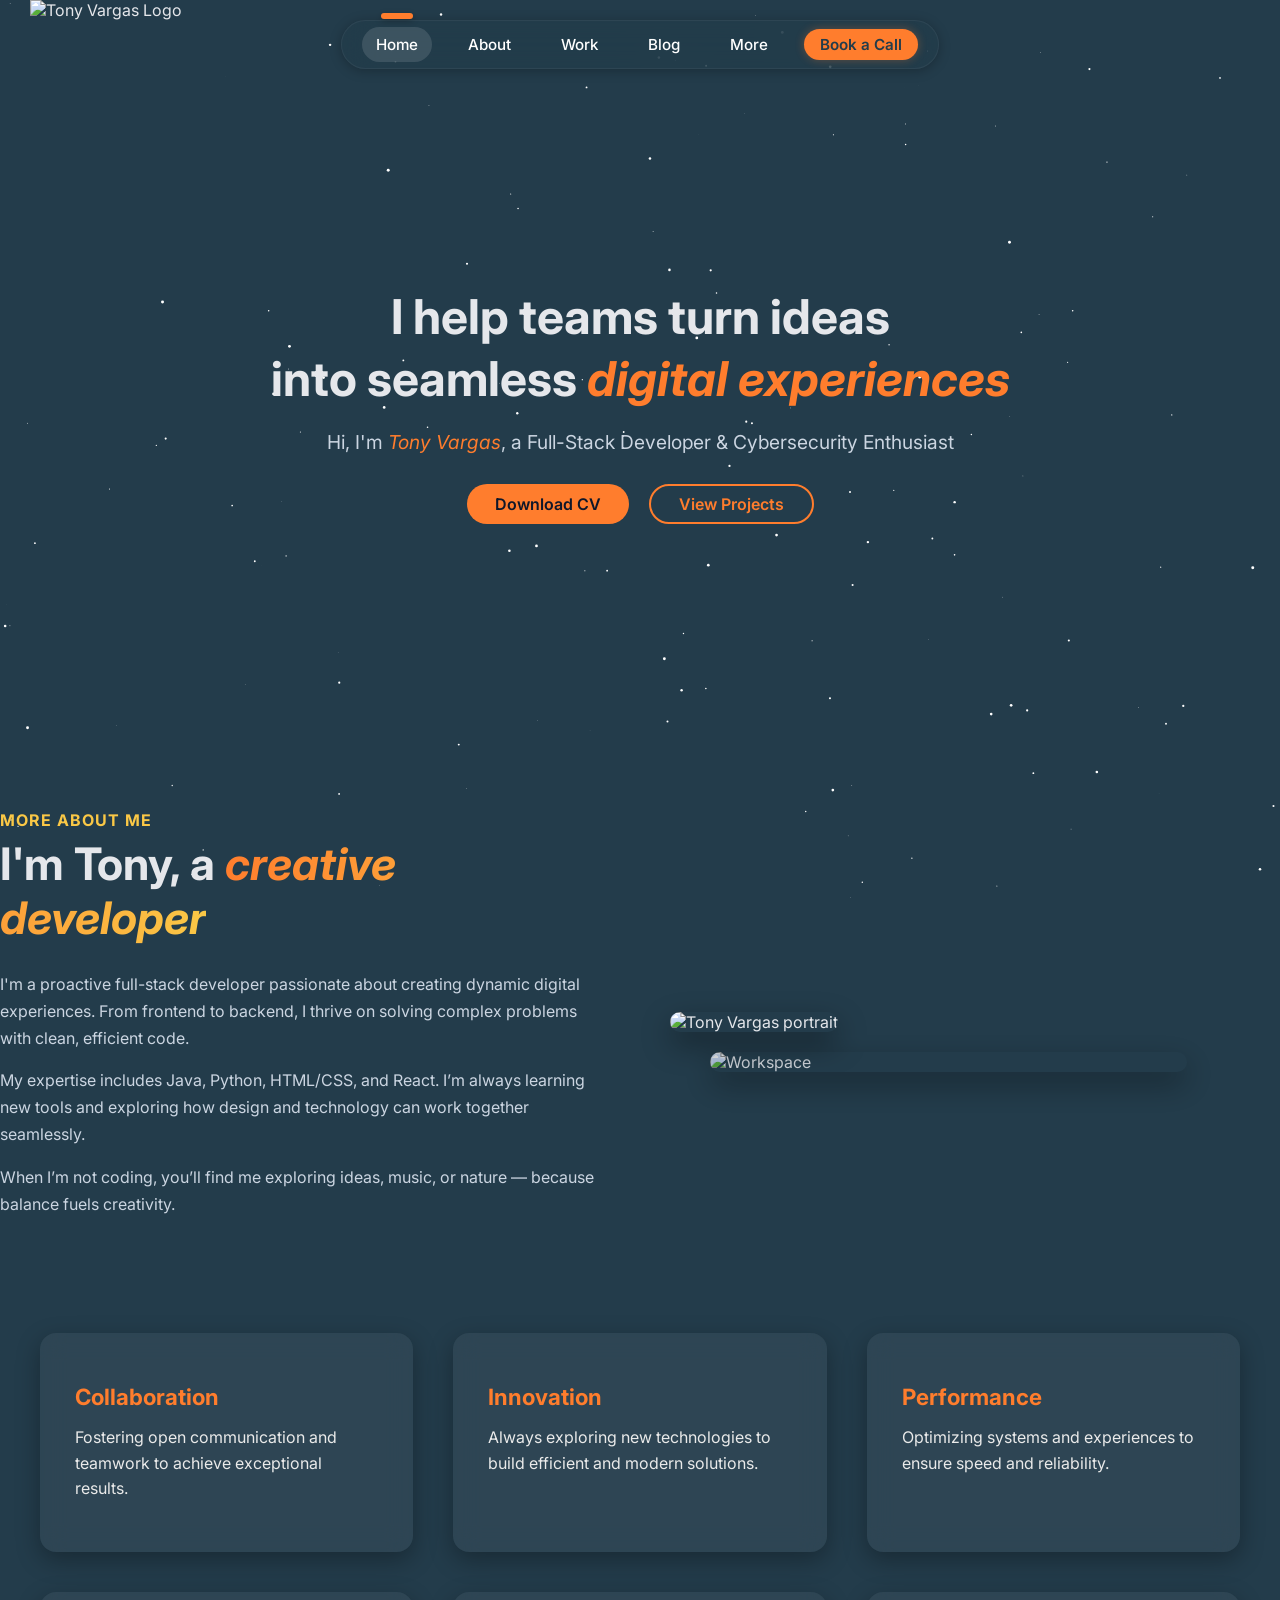
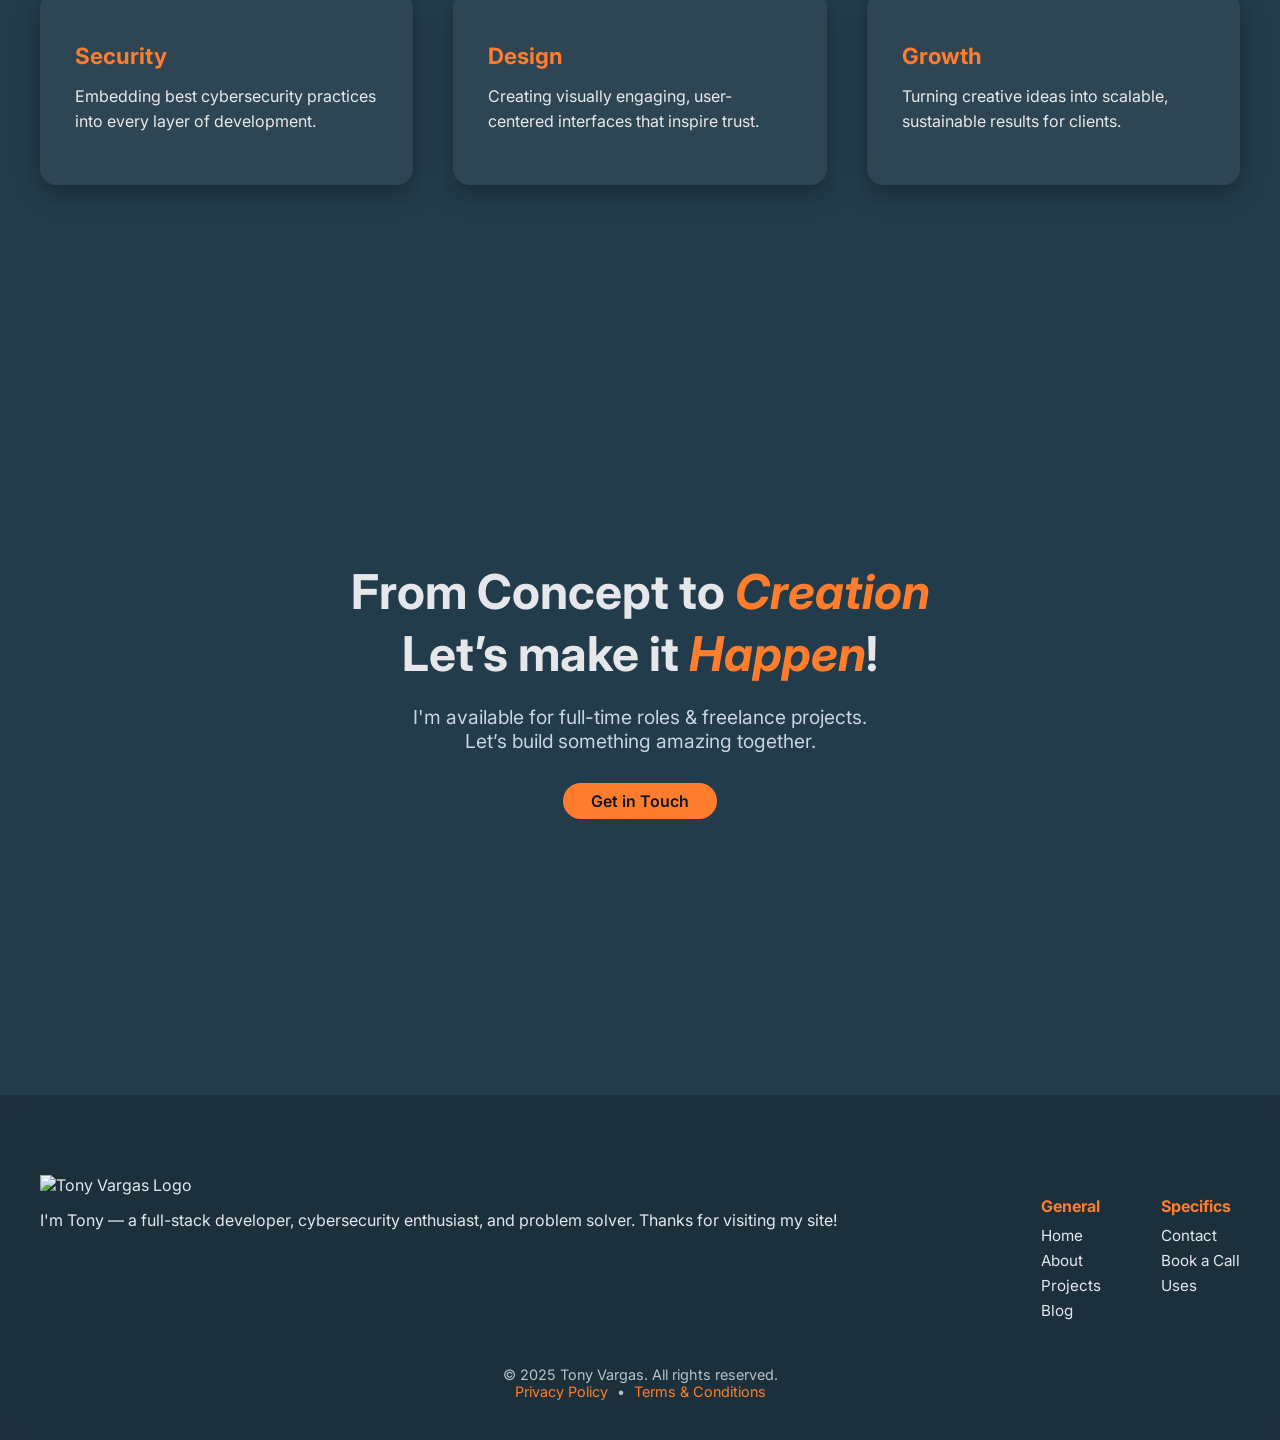
==== index.html @ 80868aee "Fixed HTML link" ====
<!DOCTYPE html>
<html lang="en">
<head>
  <meta charset="UTF-8" />
  <meta name="viewport" content="width=device-width, initial-scale=1.0" />
  <title>Tony Vargas | Portfolio</title>
  <link rel="stylesheet" href="style.css" />
  <link href="https://fonts.googleapis.com/css2?family=Inter:wght@400;600;700&display=swap" rel="stylesheet" />
</head>

<body>
  <!-- Animated Background -->
  <canvas id="stars"></canvas>

  <!-- ===== Standalone Logo ===== -->
  <div class="logo-standalone">
    <img src="images/logo.svg" alt="Tony Vargas Logo">
  </div>

  <!-- ===== TOPBAR ===== -->
  <div class="topbar">
    <nav class="nav-container">
      <ul class="nav-links">
        <li><a href="index.html" class="active">Home</a></li>
        <li><a href="about.html">About</a></li>
        <li><a href="#projects">Work</a></li>
        <li><a href="#blog">Blog</a></li>
        <li><a href="#more">More</a></li>
        <li><a href="#book" class="btn-pill">Book a Call</a></li>
      </ul>
    </nav>
  </div>

  <!-- ===== HERO SECTION (TOP) ===== -->
  <section id="home" class="hero">
    <div class="hero-content">
      <h1>
        I help teams turn ideas<br>
        into seamless <span class="highlight">digital experiences</span>
      </h1>
      <p class="subtitle">
        Hi, I'm <span class="highlight">Tony Vargas</span>, a Full-Stack Developer & Cybersecurity Enthusiast
      </p>
      <div class="hero-buttons">
        <a href="cv.pdf" class="btn-pill primary">Download CV</a>
        <a href="#projects" class="btn-pill secondary">View Projects</a>
      </div>
    </div>
  </section>
  <!-- ===== ABOUT SECTION ===== -->
  <section id="about" class="about-section">
    <div class="about-container">
      <div class="about-text">
        <h2>More <span class="highlight">About Me</span></h2>
        <h1>I'm Tony, a <span class="gradient-text">creative developer</span></h1>
        <p>
          I'm a proactive full-stack developer passionate about creating dynamic digital experiences. 
          From frontend to backend, I thrive on solving complex problems with clean, efficient code.
        </p>
        <p>
          My expertise includes Java, Python, HTML/CSS, and React. I’m always learning new tools and exploring 
          how design and technology can work together seamlessly.
        </p>
        <p>
          When I’m not coding, you’ll find me exploring ideas, music, or nature — because balance fuels creativity.
        </p>
        <div class="social-links">
          <a href="#" aria-label="LinkedIn"><i class="fab fa-linkedin"></i></a>
          <a href="#" aria-label="GitHub"><i class="fab fa-github"></i></a>
          <a href="#" aria-label="Email"><i class="fas fa-envelope"></i></a>
        </div>
      </div>

      <div class="about-images">
        <img src="images/profile.jpg" alt="Tony Vargas portrait" class="img-top">
        <img src="images/workspace.jpg" alt="Workspace" class="img-bottom">
      </div>
    </div>
  </section>

  <!-- ===== GRID SECTION ===== -->
  <section id="grid-section" class="grid-section">
    <div class="grid-container">

      <div class="grid-card">
        <h3>Collaboration</h3>
        <p>Fostering open communication and teamwork to achieve exceptional results.</p>
      </div>

      <div class="grid-card">
        <h3>Innovation</h3>
        <p>Always exploring new technologies to build efficient and modern solutions.</p>
      </div>

      <div class="grid-card">
        <h3>Performance</h3>
        <p>Optimizing systems and experiences to ensure speed and reliability.</p>
      </div>

      <div class="grid-card">
        <h3>Security</h3>
        <p>Embedding best cybersecurity practices into every layer of development.</p>
      </div>

      <div class="grid-card">
        <h3>Design</h3>
        <p>Creating visually engaging, user-centered interfaces that inspire trust.</p>
      </div>

      <div class="grid-card">
        <h3>Growth</h3>
        <p>Turning creative ideas into scalable, sustainable results for clients.</p>
      </div>

    </div>
  </section>

  <!-- ===== HERO SECTION (BOTTOM) ===== -->
  <section id="bottom-hero" class="hero bottom-hero">
    <div class="hero-content">
      <h1>
        From Concept to <span class="highlight">Creation</span><br>
        Let’s make it <span class="highlight">Happen</span>!
      </h1>
      <p class="subtitle">
        I'm available for full-time roles & freelance projects.<br>
        Let’s build something amazing together.
      </p>
      <div class="hero-buttons">
        <a href="#contact" class="btn-pill primary">Get in Touch</a>
      </div>
    </div>
  </section>

  <!-- ===== FOOTER ===== -->
  <footer class="footer">
    <div class="footer-content">
      <div class="footer-left">
        <img src="images/logo.svg" alt="Tony Vargas Logo" class="footer-logo" />
        <p>
          I'm Tony — a full-stack developer, cybersecurity enthusiast, and problem solver.
          Thanks for visiting my site!
        </p>
      </div>

      <div class="footer-links">
        <div>
          <h4>General</h4>
          <a href="#home">Home</a>
          <a href="#about">About</a>
          <a href="#projects">Projects</a>
          <a href="#blog">Blog</a>
        </div>

        <div>
          <h4>Specifics</h4>
          <a href="#contact">Contact</a>
          <a href="#book">Book a Call</a>
          <a href="#uses">Uses</a>
        </div>
      </div>
    </div>

    <div class="footer-bottom">
      <p>© 2025 Tony Vargas. All rights reserved.</p>
      <p>
        <a href="#">Privacy Policy</a> •
        <a href="#">Terms & Conditions</a>
      </p>
    </div>
  </footer>

  <!-- ===== NAV SCRIPT ===== -->
  <script>
    const navLinks = document.querySelectorAll('.nav-links a');
    navLinks.forEach(link => {
      link.addEventListener('click', () => {
        navLinks.forEach(l => l.classList.remove('active'));
        link.classList.add('active');
      });
    });
  </script>

  <!-- ===== STARFIELD SCRIPT ===== -->
  <script>
    const canvas = document.getElementById("stars");
    const ctx = canvas.getContext("2d");

    function resizeCanvas() {
      canvas.width = window.innerWidth;
      canvas.height = window.innerHeight;
    }
    resizeCanvas();
    window.addEventListener("resize", resizeCanvas);

    let stars = Array.from({ length: 150 }, () => ({
      x: Math.random() * canvas.width,
      y: Math.random() * canvas.height,
      radius: Math.random() * 1.5,
      speed: Math.random() * 0.5 + 0.2
    }));

    function animateStars() {
      ctx.clearRect(0, 0, canvas.width, canvas.height);
      ctx.fillStyle = "white";
      stars.forEach(star => {
        ctx.beginPath();
        ctx.arc(star.x, star.y, star.radius, 0, Math.PI * 2);
        ctx.fill();
        star.y += star.speed;
        if (star.y > canvas.height) {
          star.y = 0;
          star.x = Math.random() * canvas.width;
        }
      });
      requestAnimationFrame(animateStars);
    }
    animateStars();
  </script>
</body>
</html>
---- style.css ----
/* ===== Reset & Global ===== */
body {
  margin: 0;
  font-family: 'Inter', sans-serif;
  background: #233C4B; /* Blue Dianne */
  color: #e5e7eb;
  min-height: 100vh;
  overflow-x: hidden;
}

h1, h2, h3, p {
  margin: 0;
}

canvas#stars {
  position: fixed;
  top: 0;
  left: 0;
  z-index: -1;
}

/* ===== Standalone Logo ===== */
.logo-standalone {
  position: fixed;
  top: 0px;
  left: 30px;
  z-index: 1100;
}

.logo-standalone img {
  height: 90px;
  width: auto;
}

/* ===== Minimal Floating Nav (with your color palette) ===== */
.topbar {
  position: fixed;
  top: 20px;
  width: 100%;
  display: flex;
  justify-content: center;
  align-items: center;
  background: transparent;
  z-index: 1000;
}

.nav-container {
  display: flex;
  justify-content: center;
  align-items: center;
}

.nav-links {
  list-style: none;
  display: flex;
  gap: 22px;
  margin: 0;
  padding: 6px 20px; /* smaller pill height */
  background: rgba(35, 60, 75, 0.65); /* translucent Blue Dianne */
  backdrop-filter: blur(18px);
  border: 1px solid rgba(255, 255, 255, 0.05);
  border-radius: 999px;
  box-shadow: 0 2px 12px rgba(0, 0, 0, 0.25);
}

.nav-links li {
  display: flex;
  align-items: center;
}

.nav-links a {
  color: #ffffff;
  font-weight: 500;
  text-decoration: none;
  padding: 8px 14px;
  border-radius: 999px;
  transition: all 0.3s ease;
  position: relative;
  font-size: 0.95rem;
}

.nav-links a:hover {
  background: rgba(255, 255, 255, 0.08);
}

.nav-links a.active {
  background: rgba(255, 255, 255, 0.12);
}

/* Small orange tab above the active item */
.nav-links a.active::before {
  content: "";
  position: absolute;
  top: -14px;              /* move it above the navbar */
  left: 50%;
  transform: translateX(-50%);
  width: 32px;
  height: 6px;
  background: #FF7D2D;     /* Crusta orange */
  border-radius: 3px;
  box-shadow: 0 2px 6px rgba(0, 0, 0, 0.25); /* subtle floating shadow */
}

/* ===== Book a Call Button ===== */
.nav-links .btn-pill {
  background: #FF7D2D;
  color: #233C4B !important;
  font-weight: 600;
  border-radius: 999px;
  padding: 8px 16px;
  box-shadow: 0 0 10px rgba(255, 125, 45, 0.3);
  transition: background 0.3s ease, transform 0.2s ease;
}

.nav-links .btn-pill:hover {
  background: #FAC846; /* Bright Sun hover */
  transform: translateY(-1px);
}

/* ===== HERO SECTIONS ===== */
.hero {
  display: flex;
  justify-content: center;
  align-items: center;
  text-align: center;
  min-height: 90vh;
  padding: 0 20px;
}

.hero-content {
  max-width: 900px;
}

.hero h1 {
  font-size: 3rem;
  line-height: 1.3;
  font-weight: 700;
  margin-bottom: 20px;
}

.hero .highlight {
  color: #FF7D2D;
  font-style: italic;
}

.subtitle {
  font-size: 1.2rem;
  margin-bottom: 30px;
  color: #cbd5e1;
}

/* ===== HERO BUTTONS ===== */
.hero-buttons {
  display: flex;
  gap: 20px;
  justify-content: center;
}

.btn-pill {
  display: inline-flex;
  align-items: center;
  justify-content: center;
  border-radius: 999px;
  font-weight: 600;
  padding: 10px 28px; /* slightly adjusted padding */
  line-height: 1;      /* ensures text is centered vertically */
  text-decoration: none;
  border: none;
  transition: all 0.3s ease;
  cursor: pointer;
  font-size: 1rem;
}

.btn-pill.primary {
  background: #FF7D2D;
  color: #0f172a;
}

.btn-pill.primary:hover {
  background: #FAE846;
}

.btn-pill.secondary {
  border: 2px solid #FF7D2D;
  color: #FF7D2D;
  background: transparent;
}

.btn-pill.secondary:hover {
  background: #FF7D2D;
  color: #0f172a;
}

/* ===== GRID SECTION ===== */
.grid-section {
  padding: 100px 40px;
  display: flex;
  justify-content: center;
  align-items: center;
}

.grid-container {
  display: grid;
  grid-template-columns: repeat(auto-fit, minmax(320px, 1fr));
  gap: 40px;
  max-width: 1200px;
  width: 100%;
}

.grid-card {
  background: rgba(255, 255, 255, 0.05);
  border-radius: 16px;
  padding: 50px 35px;
  color: #fff;
  text-align: left;
  box-shadow: 0 8px 25px rgba(0, 0, 0, 0.3);
  transition: all 0.3s ease;
  backdrop-filter: blur(12px);
}

.grid-card:hover {
  transform: translateY(-6px);
  background: rgba(255, 255, 255, 0.1);
}

.grid-card h3 {
  color: #FF7D2D;
  font-size: 1.4rem;
  margin-bottom: 15px;
}

.grid-card p {
  color: #EAEAEA;
  line-height: 1.6;
  font-size: 1rem;
}

/* ===== FOOTER ===== */
.footer {
  padding: 80px 40px 40px;
  background: rgba(0, 0, 0, 0.2);
  color: #e5e7eb;
  backdrop-filter: blur(10px);
}

.footer-content {
  display: flex;
  justify-content: space-between;
  flex-wrap: wrap;
  max-width: 1200px;
  margin: 0 auto 40px;
}

.footer-left {
  flex: 1;
  min-width: 250px;
  margin-bottom: 30px;
}

.footer-logo {
  height: 60px;
  margin-bottom: 15px;
}

.footer-links {
  display: flex;
  gap: 60px;
}

.footer-links div {
  display: flex;
  flex-direction: column;
}

.footer-links h4 {
  color: #FF7D2D;
  margin-bottom: 10px;
}

.footer-links a {
  color: #e5e7eb;
  text-decoration: none;
  margin-bottom: 6px;
  font-size: 0.95rem;
}

.footer-links a:hover {
  color: #FAE846;
}

.footer-bottom {
  text-align: center;
  font-size: 0.9rem;
  color: #b8c1cc;
}

.footer-bottom a {
  color: #FF7D2D;
  text-decoration: none;
  margin: 0 5px;
}

.footer-bottom a:hover {
  color: #FAE846;
}

/* ===== RESPONSIVE ===== */
@media (max-width: 768px) {
  .hero h1 {
    font-size: 2rem;
  }

  .nav-links {
    gap: 10px;
    padding: 6px 15px;
  }

  .nav-links a {
    padding: 8px 12px;
  }

  .grid-container {
    gap: 25px;
  }

  .footer-content {
    flex-direction: column;
    text-align: center;
    gap: 40px;
  }
}

/* ========================================================= */
/* ===== ABOUT PAGE (separate content section) ===== */
/* ========================================================= */

.about-page {
  min-height: 100vh;
  display: flex;
  align-items: center;
  justify-content: center;
  padding: 120px 40px;
  background: linear-gradient(160deg, #233C4B 0%, #1a2a34 100%);
  color: #e5e7eb;
}

.about-container {
  display: flex;
  flex-wrap: wrap;
  gap: 60px;
  max-width: 1200px;
  align-items: center;
}

.about-text {
  flex: 1 1 480px;
}

.about-text h2 {
  color: #FAC846;
  font-size: 1rem;
  text-transform: uppercase;
  letter-spacing: 1px;
  margin-bottom: 8px;
}

.about-text h1 {
  font-size: 2.8rem;
  margin-bottom: 25px;
  line-height: 1.2;
}

.gradient-text {
  background: linear-gradient(90deg, #FF7D2D, #FAC846);
  -webkit-background-clip: text;
  -webkit-text-fill-color: transparent;
  font-style: italic;
}

.about-text p {
  line-height: 1.7;
  margin-bottom: 15px;
  color: #cbd5e1;
}

.about-images {
  flex: 1 1 400px;
  position: relative;
}

.about-images img {
  width: 100%;
  border-radius: 24px;
  box-shadow: 0 12px 30px rgba(0, 0, 0, 0.4);
  transition: transform 0.4s ease;
}

.about-images .img-top {
  position: relative;
  z-index: 2;
}

.about-images .img-bottom {
  position: absolute;
  top: 40px;
  left: 40px;
  width: 90%;
  opacity: 0.85;
  z-index: 1;
}

.about-images:hover .img-top {
  transform: translateY(-10px);
}

@media (max-width: 900px) {
  .about-container {
    flex-direction: column-reverse;
    text-align: center;
  }

  .about-images {
    margin-bottom: 40px;
  }
}
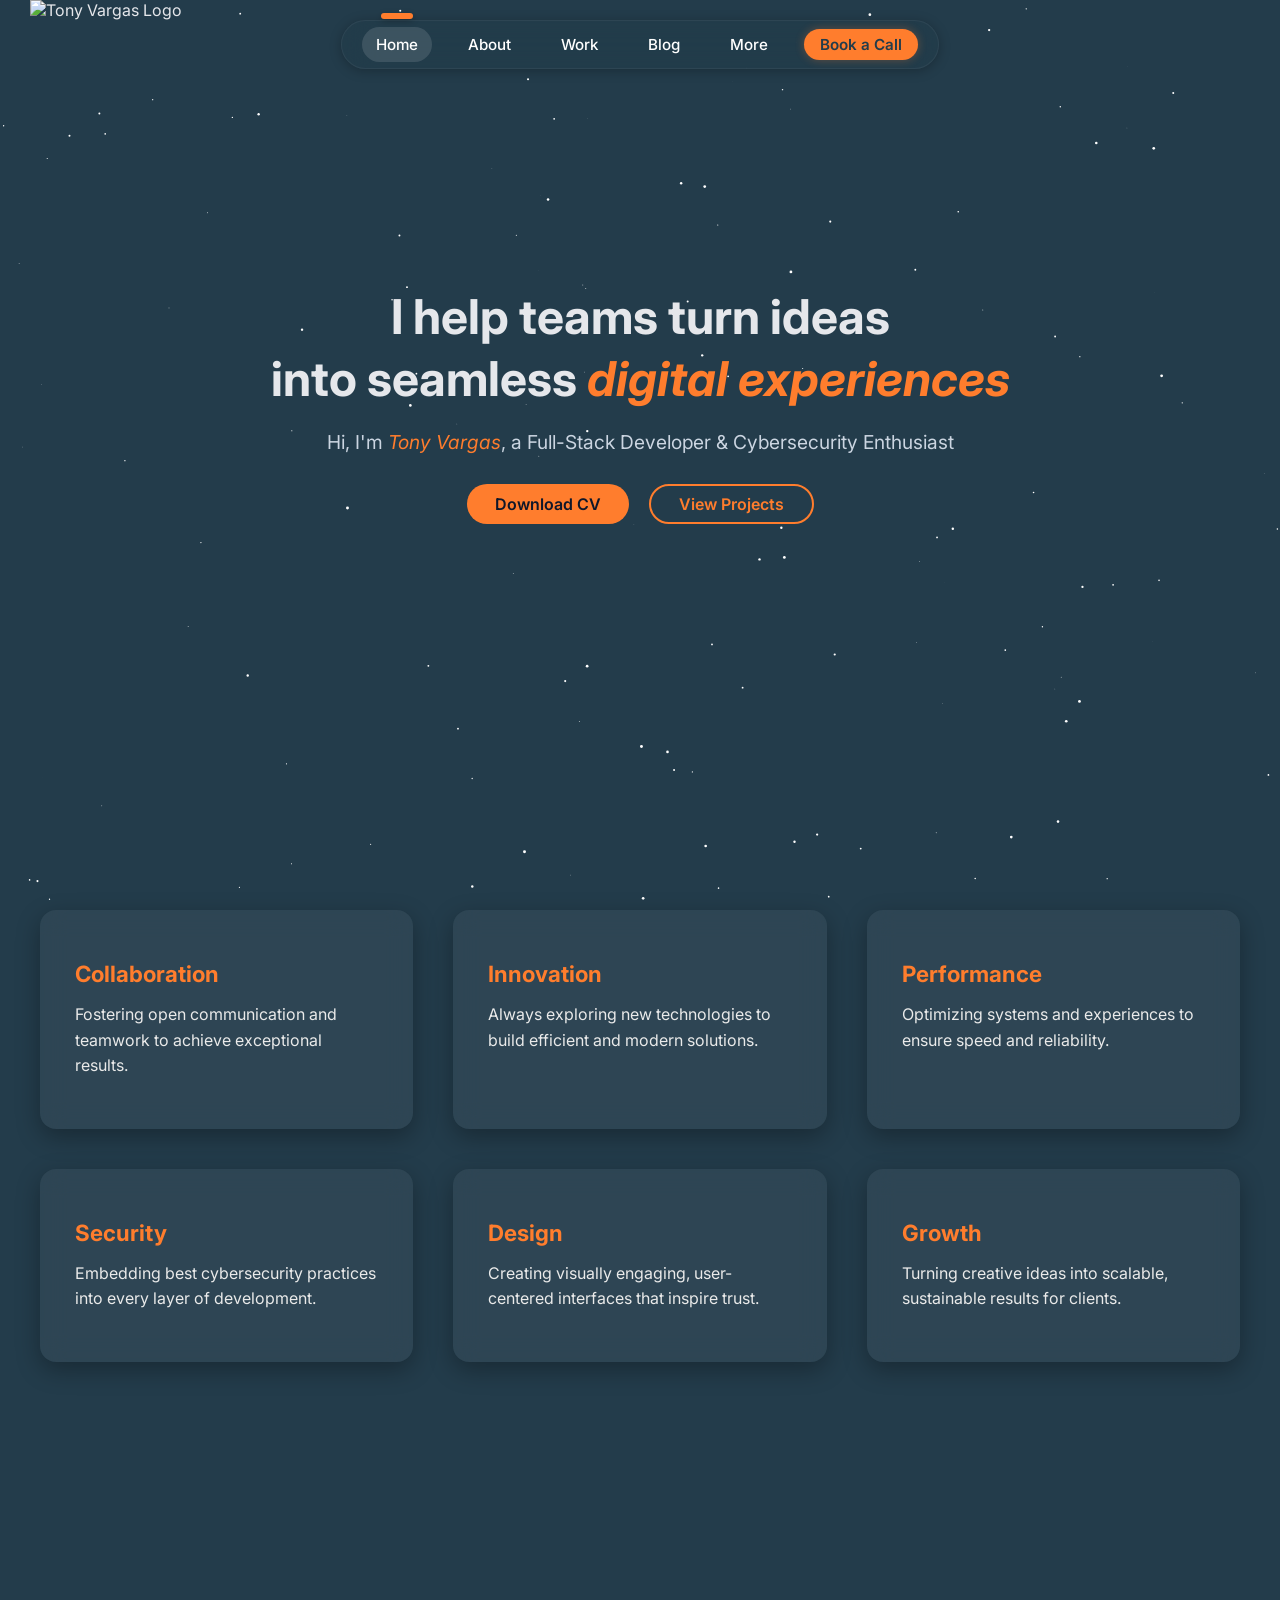
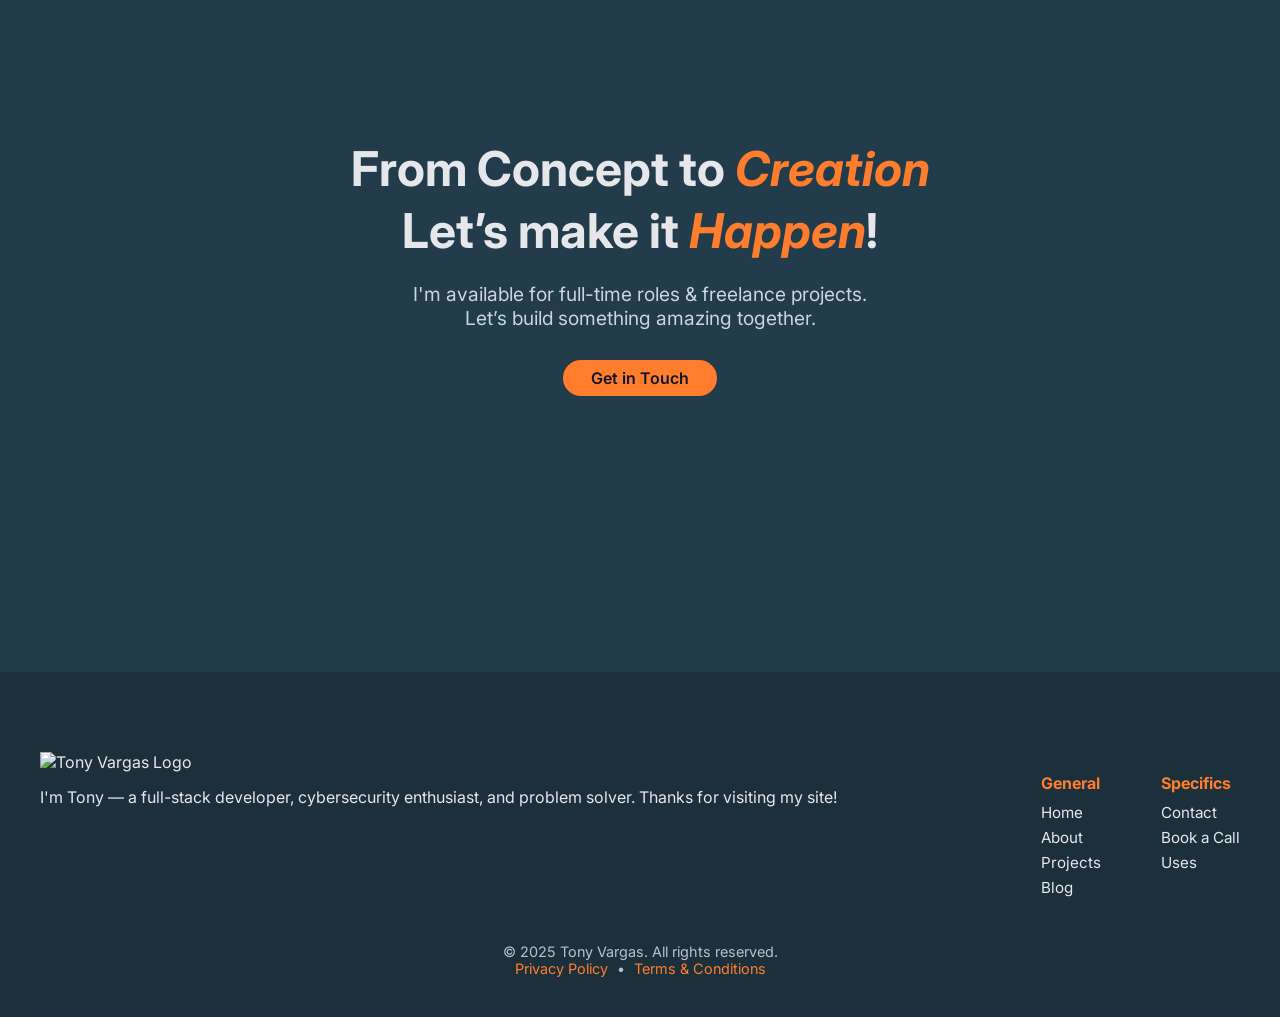
==== commit 9e13000e: "Fixed home issues, replaced about footer" ====
--- a/index.html
+++ b/index.html
@@ -44,36 +44,6 @@
       <div class="hero-buttons">
         <a href="cv.pdf" class="btn-pill primary">Download CV</a>
         <a href="#projects" class="btn-pill secondary">View Projects</a>
-      </div>
-    </div>
-  </section>
-  <!-- ===== ABOUT SECTION ===== -->
-  <section id="about" class="about-section">
-    <div class="about-container">
-      <div class="about-text">
-        <h2>More <span class="highlight">About Me</span></h2>
-        <h1>I'm Tony, a <span class="gradient-text">creative developer</span></h1>
-        <p>
-          I'm a proactive full-stack developer passionate about creating dynamic digital experiences. 
-          From frontend to backend, I thrive on solving complex problems with clean, efficient code.
-        </p>
-        <p>
-          My expertise includes Java, Python, HTML/CSS, and React. I’m always learning new tools and exploring 
-          how design and technology can work together seamlessly.
-        </p>
-        <p>
-          When I’m not coding, you’ll find me exploring ideas, music, or nature — because balance fuels creativity.
-        </p>
-        <div class="social-links">
-          <a href="#" aria-label="LinkedIn"><i class="fab fa-linkedin"></i></a>
-          <a href="#" aria-label="GitHub"><i class="fab fa-github"></i></a>
-          <a href="#" aria-label="Email"><i class="fas fa-envelope"></i></a>
-        </div>
-      </div>
-
-      <div class="about-images">
-        <img src="images/profile.jpg" alt="Tony Vargas portrait" class="img-top">
-        <img src="images/workspace.jpg" alt="Workspace" class="img-bottom">
       </div>
     </div>
   </section>
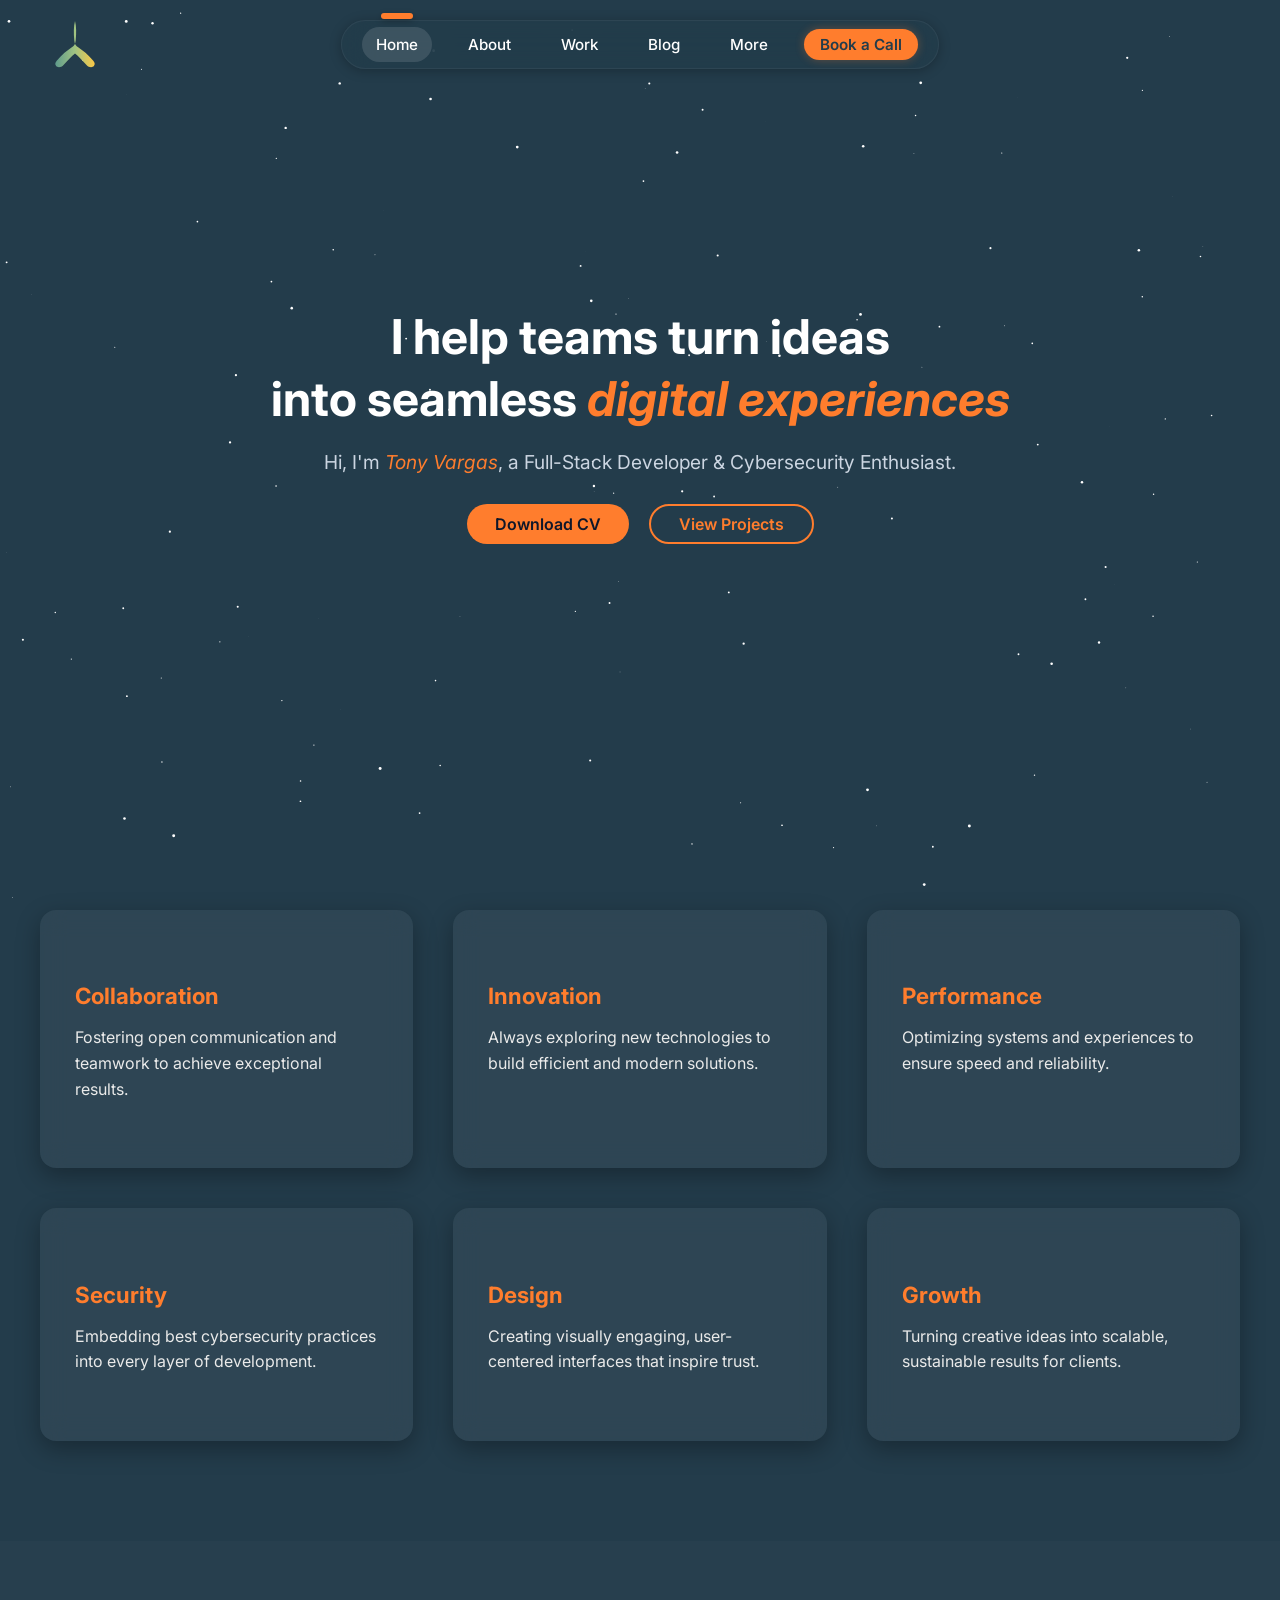
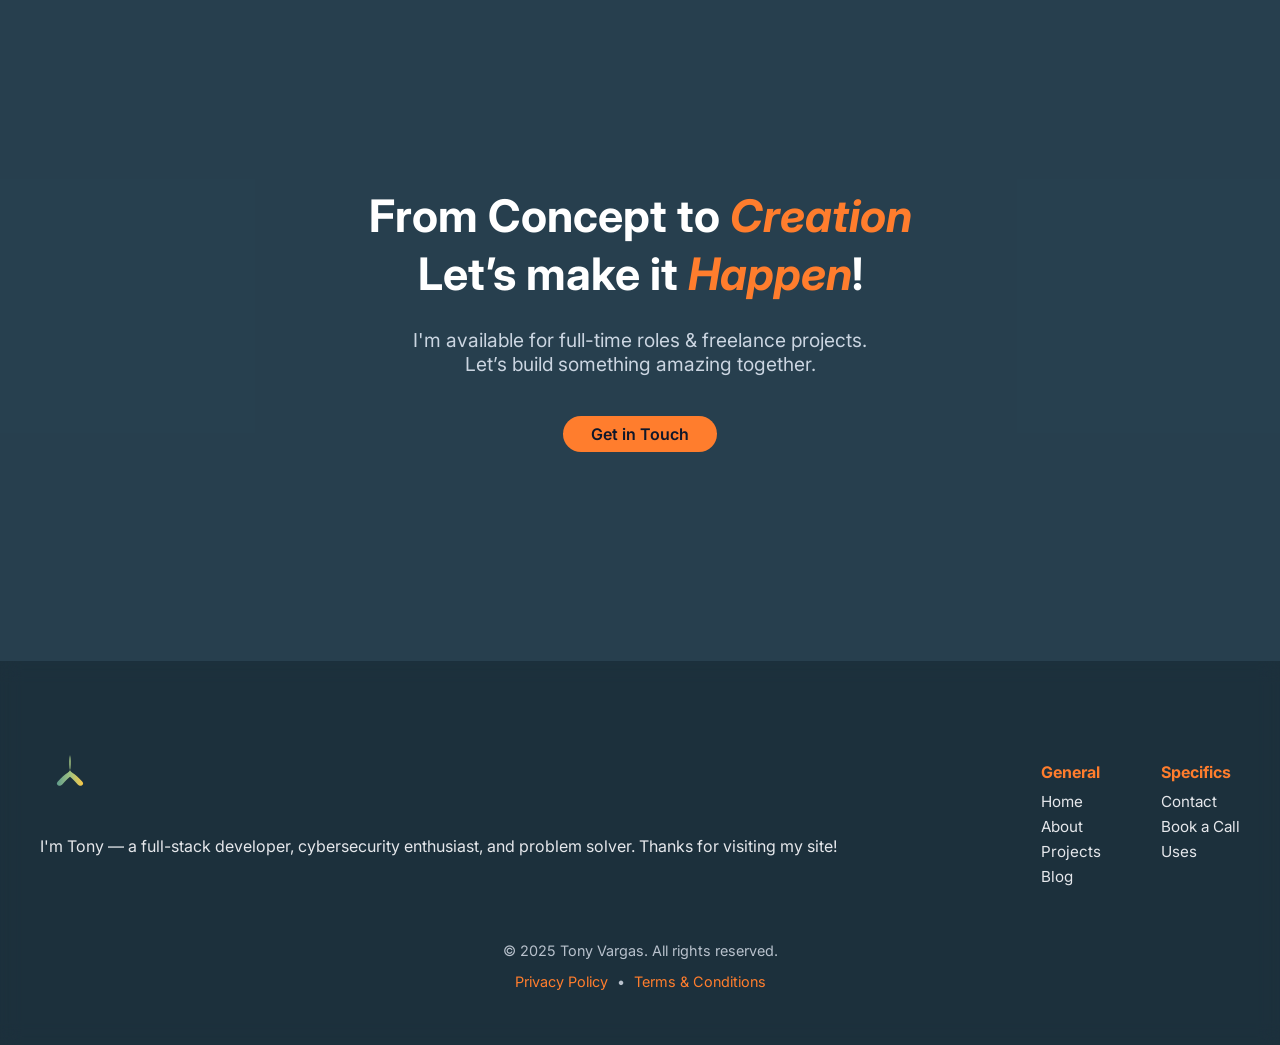
==== commit e011593e: "Structure change" ====
--- a/index.html
+++ b/index.html
@@ -4,20 +4,23 @@
   <meta charset="UTF-8" />
   <meta name="viewport" content="width=device-width, initial-scale=1.0" />
   <title>Tony Vargas | Portfolio</title>
+
+  <!-- Shared layout (navbar, logo, footer) -->
+  <link rel="stylesheet" href="layout.css" />
+
+  <!-- Page-specific styles -->
   <link rel="stylesheet" href="style.css" />
+
   <link href="https://fonts.googleapis.com/css2?family=Inter:wght@400;600;700&display=swap" rel="stylesheet" />
 </head>
 
 <body>
-  <!-- Animated Background -->
-  <canvas id="stars"></canvas>
-
-  <!-- ===== Standalone Logo ===== -->
+  <!-- ===== LOGO ===== -->
   <div class="logo-standalone">
-    <img src="images/logo.svg" alt="Tony Vargas Logo">
+    <img src="images/logo.svg" alt="Tony Vargas Logo" />
   </div>
 
-  <!-- ===== TOPBAR ===== -->
+  <!-- ===== NAVBAR ===== -->
   <div class="topbar">
     <nav class="nav-container">
       <ul class="nav-links">
@@ -31,15 +34,18 @@
     </nav>
   </div>
 
+  <!-- ===== STARFIELD BACKGROUND ===== -->
+  <canvas id="stars"></canvas>
+
   <!-- ===== HERO SECTION (TOP) ===== -->
   <section id="home" class="hero">
     <div class="hero-content">
       <h1>
-        I help teams turn ideas<br>
+        I help teams turn ideas<br />
         into seamless <span class="highlight">digital experiences</span>
       </h1>
       <p class="subtitle">
-        Hi, I'm <span class="highlight">Tony Vargas</span>, a Full-Stack Developer & Cybersecurity Enthusiast
+        Hi, I'm <span class="highlight">Tony Vargas</span>, a Full-Stack Developer & Cybersecurity Enthusiast.
       </p>
       <div class="hero-buttons">
         <a href="cv.pdf" class="btn-pill primary">Download CV</a>
@@ -89,11 +95,11 @@
   <section id="bottom-hero" class="hero bottom-hero">
     <div class="hero-content">
       <h1>
-        From Concept to <span class="highlight">Creation</span><br>
+        From Concept to <span class="highlight">Creation</span><br />
         Let’s make it <span class="highlight">Happen</span>!
       </h1>
       <p class="subtitle">
-        I'm available for full-time roles & freelance projects.<br>
+        I'm available for full-time roles & freelance projects.<br />
         Let’s build something amazing together.
       </p>
       <div class="hero-buttons">
@@ -116,8 +122,8 @@
       <div class="footer-links">
         <div>
           <h4>General</h4>
-          <a href="#home">Home</a>
-          <a href="#about">About</a>
+          <a href="index.html">Home</a>
+          <a href="about.html">About</a>
           <a href="#projects">Projects</a>
           <a href="#blog">Blog</a>
         </div>
@@ -139,17 +145,6 @@
       </p>
     </div>
   </footer>
-
-  <!-- ===== NAV SCRIPT ===== -->
-  <script>
-    const navLinks = document.querySelectorAll('.nav-links a');
-    navLinks.forEach(link => {
-      link.addEventListener('click', () => {
-        navLinks.forEach(l => l.classList.remove('active'));
-        link.classList.add('active');
-      });
-    });
-  </script>
 
   <!-- ===== STARFIELD SCRIPT ===== -->
   <script>
--- a/layout.css
+++ b/layout.css
@@ -0,0 +1,197 @@
+/* =========================================================
+   LAYOUT.CSS — Shared navbar, logo, and footer styles
+   Used by: index.html, about.html, and future pages
+   ========================================================= */
+
+/* ===== GLOBAL ===== */
+body {
+  font-family: 'Inter', sans-serif;
+  color: #e5e7eb;
+  margin: 0;
+  overflow-x: hidden;
+}
+
+/* ===== LOGO ===== */
+.logo-standalone {
+  position: fixed;
+  top: 0;
+  left: 30px;
+  z-index: 1100;
+}
+
+.logo-standalone img {
+  height: 90px;
+  width: auto;
+}
+
+/* ===== NAVIGATION BAR ===== */
+.topbar {
+  position: fixed;
+  top: 20px;
+  width: 100%;
+  display: flex;
+  justify-content: center;
+  align-items: center;
+  background: transparent;
+  z-index: 1000;
+}
+
+.nav-container {
+  display: flex;
+  justify-content: center;
+  align-items: center;
+}
+
+.nav-links {
+  list-style: none;
+  display: flex;
+  gap: 22px;
+  margin: 0;
+  padding: 6px 20px;
+  background: rgba(35, 60, 75, 0.65); /* translucent Blue Dianne */
+  backdrop-filter: blur(18px);
+  border: 1px solid rgba(255, 255, 255, 0.05);
+  border-radius: 999px;
+  box-shadow: 0 2px 12px rgba(0, 0, 0, 0.25);
+}
+
+.nav-links li {
+  display: flex;
+  align-items: center;
+}
+
+.nav-links a {
+  color: #ffffff;
+  font-weight: 500;
+  text-decoration: none;
+  padding: 8px 14px;
+  border-radius: 999px;
+  transition: all 0.3s ease;
+  position: relative;
+  font-size: 0.95rem;
+}
+
+.nav-links a:hover {
+  background: rgba(255, 255, 255, 0.08);
+}
+
+.nav-links a.active {
+  background: rgba(255, 255, 255, 0.12);
+}
+
+/* Small orange tab above active item */
+.nav-links a.active::before {
+  content: "";
+  position: absolute;
+  top: -14px;
+  left: 50%;
+  transform: translateX(-50%);
+  width: 32px;
+  height: 6px;
+  background: #FF7D2D;
+  border-radius: 3px;
+  box-shadow: 0 2px 6px rgba(0, 0, 0, 0.25);
+}
+
+/* ===== BOOK A CALL BUTTON ===== */
+.nav-links .btn-pill {
+  background: #FF7D2D;
+  color: #233C4B !important;
+  font-weight: 600;
+  border-radius: 999px;
+  padding: 8px 16px;
+  box-shadow: 0 0 10px rgba(255, 125, 45, 0.3);
+  transition: background 0.3s ease, transform 0.2s ease;
+}
+
+.nav-links .btn-pill:hover {
+  background: #FAC846;
+  transform: translateY(-1px);
+}
+
+/* ===== FOOTER ===== */
+.footer {
+  padding: 80px 40px 40px;
+  background: rgba(0, 0, 0, 0.2);
+  color: #e5e7eb;
+  backdrop-filter: blur(10px);
+}
+
+.footer-content {
+  display: flex;
+  justify-content: space-between;
+  flex-wrap: wrap;
+  max-width: 1200px;
+  margin: 0 auto 40px;
+}
+
+.footer-left {
+  flex: 1;
+  min-width: 250px;
+  margin-bottom: 30px;
+}
+
+.footer-logo {
+  height: 60px;
+  margin-bottom: 15px;
+}
+
+.footer-links {
+  display: flex;
+  gap: 60px;
+}
+
+.footer-links div {
+  display: flex;
+  flex-direction: column;
+}
+
+.footer-links h4 {
+  color: #FF7D2D;
+  margin-bottom: 10px;
+}
+
+.footer-links a {
+  color: #e5e7eb;
+  text-decoration: none;
+  margin-bottom: 6px;
+  font-size: 0.95rem;
+}
+
+.footer-links a:hover {
+  color: #FAE846;
+}
+
+.footer-bottom {
+  text-align: center;
+  font-size: 0.9rem;
+  color: #b8c1cc;
+}
+
+.footer-bottom a {
+  color: #FF7D2D;
+  text-decoration: none;
+  margin: 0 5px;
+}
+
+.footer-bottom a:hover {
+  color: #FAE846;
+}
+
+/* ===== RESPONSIVE ===== */
+@media (max-width: 768px) {
+  .nav-links {
+    gap: 10px;
+    padding: 6px 15px;
+  }
+
+  .nav-links a {
+    padding: 8px 12px;
+  }
+
+  .footer-content {
+    flex-direction: column;
+    text-align: center;
+    gap: 40px;
+  }
+}
--- a/style.css
+++ b/style.css
@@ -1,17 +1,14 @@
-/* ===== Reset & Global ===== */
+/* =========================================================
+   STYLE.CSS — Home Page Styles
+   ========================================================= */
+
+/* ===== GLOBAL BACKGROUND ===== */
 body {
-  margin: 0;
-  font-family: 'Inter', sans-serif;
   background: #233C4B; /* Blue Dianne */
-  color: #e5e7eb;
   min-height: 100vh;
-  overflow-x: hidden;
 }
 
-h1, h2, h3, p {
-  margin: 0;
-}
-
+/* ===== STARFIELD BACKGROUND CANVAS ===== */
 canvas#stars {
   position: fixed;
   top: 0;
@@ -19,105 +16,7 @@
   z-index: -1;
 }
 
-/* ===== Standalone Logo ===== */
-.logo-standalone {
-  position: fixed;
-  top: 0px;
-  left: 30px;
-  z-index: 1100;
-}
-
-.logo-standalone img {
-  height: 90px;
-  width: auto;
-}
-
-/* ===== Minimal Floating Nav (with your color palette) ===== */
-.topbar {
-  position: fixed;
-  top: 20px;
-  width: 100%;
-  display: flex;
-  justify-content: center;
-  align-items: center;
-  background: transparent;
-  z-index: 1000;
-}
-
-.nav-container {
-  display: flex;
-  justify-content: center;
-  align-items: center;
-}
-
-.nav-links {
-  list-style: none;
-  display: flex;
-  gap: 22px;
-  margin: 0;
-  padding: 6px 20px; /* smaller pill height */
-  background: rgba(35, 60, 75, 0.65); /* translucent Blue Dianne */
-  backdrop-filter: blur(18px);
-  border: 1px solid rgba(255, 255, 255, 0.05);
-  border-radius: 999px;
-  box-shadow: 0 2px 12px rgba(0, 0, 0, 0.25);
-}
-
-.nav-links li {
-  display: flex;
-  align-items: center;
-}
-
-.nav-links a {
-  color: #ffffff;
-  font-weight: 500;
-  text-decoration: none;
-  padding: 8px 14px;
-  border-radius: 999px;
-  transition: all 0.3s ease;
-  position: relative;
-  font-size: 0.95rem;
-}
-
-.nav-links a:hover {
-  background: rgba(255, 255, 255, 0.08);
-}
-
-.nav-links a.active {
-  background: rgba(255, 255, 255, 0.12);
-}
-
-/* Small orange tab above the active item */
-.nav-links a.active::before {
-  content: "";
-  position: absolute;
-  top: -14px;              /* move it above the navbar */
-  left: 50%;
-  transform: translateX(-50%);
-  width: 32px;
-  height: 6px;
-  background: #FF7D2D;     /* Crusta orange */
-  border-radius: 3px;
-  box-shadow: 0 2px 6px rgba(0, 0, 0, 0.25); /* subtle floating shadow */
-}
-
-/* ===== Book a Call Button ===== */
-.nav-links .btn-pill {
-  background: #FF7D2D;
-  color: #233C4B !important;
-  font-weight: 600;
-  border-radius: 999px;
-  padding: 8px 16px;
-  box-shadow: 0 0 10px rgba(255, 125, 45, 0.3);
-  transition: background 0.3s ease, transform 0.2s ease;
-}
-
-.nav-links .btn-pill:hover {
-  background: #FAC846; /* Bright Sun hover */
-  transform: translateY(-1px);
-}
-
-/* ===== HERO SECTIONS ===== */
+/* ===== HERO SECTION (TOP) ===== */
 .hero {
   display: flex;
   justify-content: center;
@@ -136,10 +35,11 @@
   line-height: 1.3;
   font-weight: 700;
   margin-bottom: 20px;
+  color: #fff;
 }
 
 .hero .highlight {
-  color: #FF7D2D;
+  color: #FF7D2D; /* Crusta Orange */
   font-style: italic;
 }
 
@@ -162,8 +62,8 @@
   justify-content: center;
   border-radius: 999px;
   font-weight: 600;
-  padding: 10px 28px; /* slightly adjusted padding */
-  line-height: 1;      /* ensures text is centered vertically */
+  padding: 10px 28px;
+  line-height: 1;
   text-decoration: none;
   border: none;
   transition: all 0.3s ease;
@@ -235,191 +135,56 @@
   font-size: 1rem;
 }
 
-/* ===== FOOTER ===== */
-.footer {
-  padding: 80px 40px 40px;
-  background: rgba(0, 0, 0, 0.2);
-  color: #e5e7eb;
-  backdrop-filter: blur(10px);
+/* ===== BOTTOM HERO SECTION ===== */
+.bottom-hero {
+  display: flex;
+  justify-content: center;
+  align-items: center;
+  text-align: center;
+  min-height: 80vh;
+  padding: 0 20px;
+  background: rgba(255, 255, 255, 0.02);
 }
 
-.footer-content {
-  display: flex;
-  justify-content: space-between;
-  flex-wrap: wrap;
-  max-width: 1200px;
-  margin: 0 auto 40px;
+.bottom-hero .hero-content {
+  max-width: 900px;
 }
 
-.footer-left {
-  flex: 1;
-  min-width: 250px;
-  margin-bottom: 30px;
+.bottom-hero h1 {
+  font-size: 2.8rem;
+  line-height: 1.3;
+  font-weight: 700;
+  margin-bottom: 25px;
+  color: #fff;
 }
 
-.footer-logo {
-  height: 60px;
-  margin-bottom: 15px;
+.bottom-hero .highlight {
+  color: #FF7D2D;
 }
 
-.footer-links {
-  display: flex;
-  gap: 60px;
-}
-
-.footer-links div {
-  display: flex;
-  flex-direction: column;
-}
-
-.footer-links h4 {
-  color: #FF7D2D;
-  margin-bottom: 10px;
-}
-
-.footer-links a {
-  color: #e5e7eb;
-  text-decoration: none;
-  margin-bottom: 6px;
-  font-size: 0.95rem;
-}
-
-.footer-links a:hover {
-  color: #FAE846;
-}
-
-.footer-bottom {
-  text-align: center;
-  font-size: 0.9rem;
-  color: #b8c1cc;
-}
-
-.footer-bottom a {
-  color: #FF7D2D;
-  text-decoration: none;
-  margin: 0 5px;
-}
-
-.footer-bottom a:hover {
-  color: #FAE846;
+.bottom-hero .subtitle {
+  font-size: 1.2rem;
+  margin-bottom: 40px;
+  color: #cbd5e1;
 }
 
 /* ===== RESPONSIVE ===== */
 @media (max-width: 768px) {
-  .hero h1 {
+  .hero h1,
+  .bottom-hero h1 {
     font-size: 2rem;
   }
 
-  .nav-links {
-    gap: 10px;
-    padding: 6px 15px;
+  .hero-buttons {
+    flex-direction: column;
+    gap: 15px;
   }
 
-  .nav-links a {
-    padding: 8px 12px;
+  .grid-section {
+    padding: 60px 20px;
   }
 
   .grid-container {
     gap: 25px;
   }
-
-  .footer-content {
-    flex-direction: column;
-    text-align: center;
-    gap: 40px;
-  }
 }
-
-/* ========================================================= */
-/* ===== ABOUT PAGE (separate content section) ===== */
-/* ========================================================= */
-
-.about-page {
-  min-height: 100vh;
-  display: flex;
-  align-items: center;
-  justify-content: center;
-  padding: 120px 40px;
-  background: linear-gradient(160deg, #233C4B 0%, #1a2a34 100%);
-  color: #e5e7eb;
-}
-
-.about-container {
-  display: flex;
-  flex-wrap: wrap;
-  gap: 60px;
-  max-width: 1200px;
-  align-items: center;
-}
-
-.about-text {
-  flex: 1 1 480px;
-}
-
-.about-text h2 {
-  color: #FAC846;
-  font-size: 1rem;
-  text-transform: uppercase;
-  letter-spacing: 1px;
-  margin-bottom: 8px;
-}
-
-.about-text h1 {
-  font-size: 2.8rem;
-  margin-bottom: 25px;
-  line-height: 1.2;
-}
-
-.gradient-text {
-  background: linear-gradient(90deg, #FF7D2D, #FAC846);
-  -webkit-background-clip: text;
-  -webkit-text-fill-color: transparent;
-  font-style: italic;
-}
-
-.about-text p {
-  line-height: 1.7;
-  margin-bottom: 15px;
-  color: #cbd5e1;
-}
-
-.about-images {
-  flex: 1 1 400px;
-  position: relative;
-}
-
-.about-images img {
-  width: 100%;
-  border-radius: 24px;
-  box-shadow: 0 12px 30px rgba(0, 0, 0, 0.4);
-  transition: transform 0.4s ease;
-}
-
-.about-images .img-top {
-  position: relative;
-  z-index: 2;
-}
-
-.about-images .img-bottom {
-  position: absolute;
-  top: 40px;
-  left: 40px;
-  width: 90%;
-  opacity: 0.85;
-  z-index: 1;
-}
-
-.about-images:hover .img-top {
-  transform: translateY(-10px);
-}
-
-@media (max-width: 900px) {
-  .about-container {
-    flex-direction: column-reverse;
-    text-align: center;
-  }
-
-  .about-images {
-    margin-bottom: 40px;
-  }
-}
